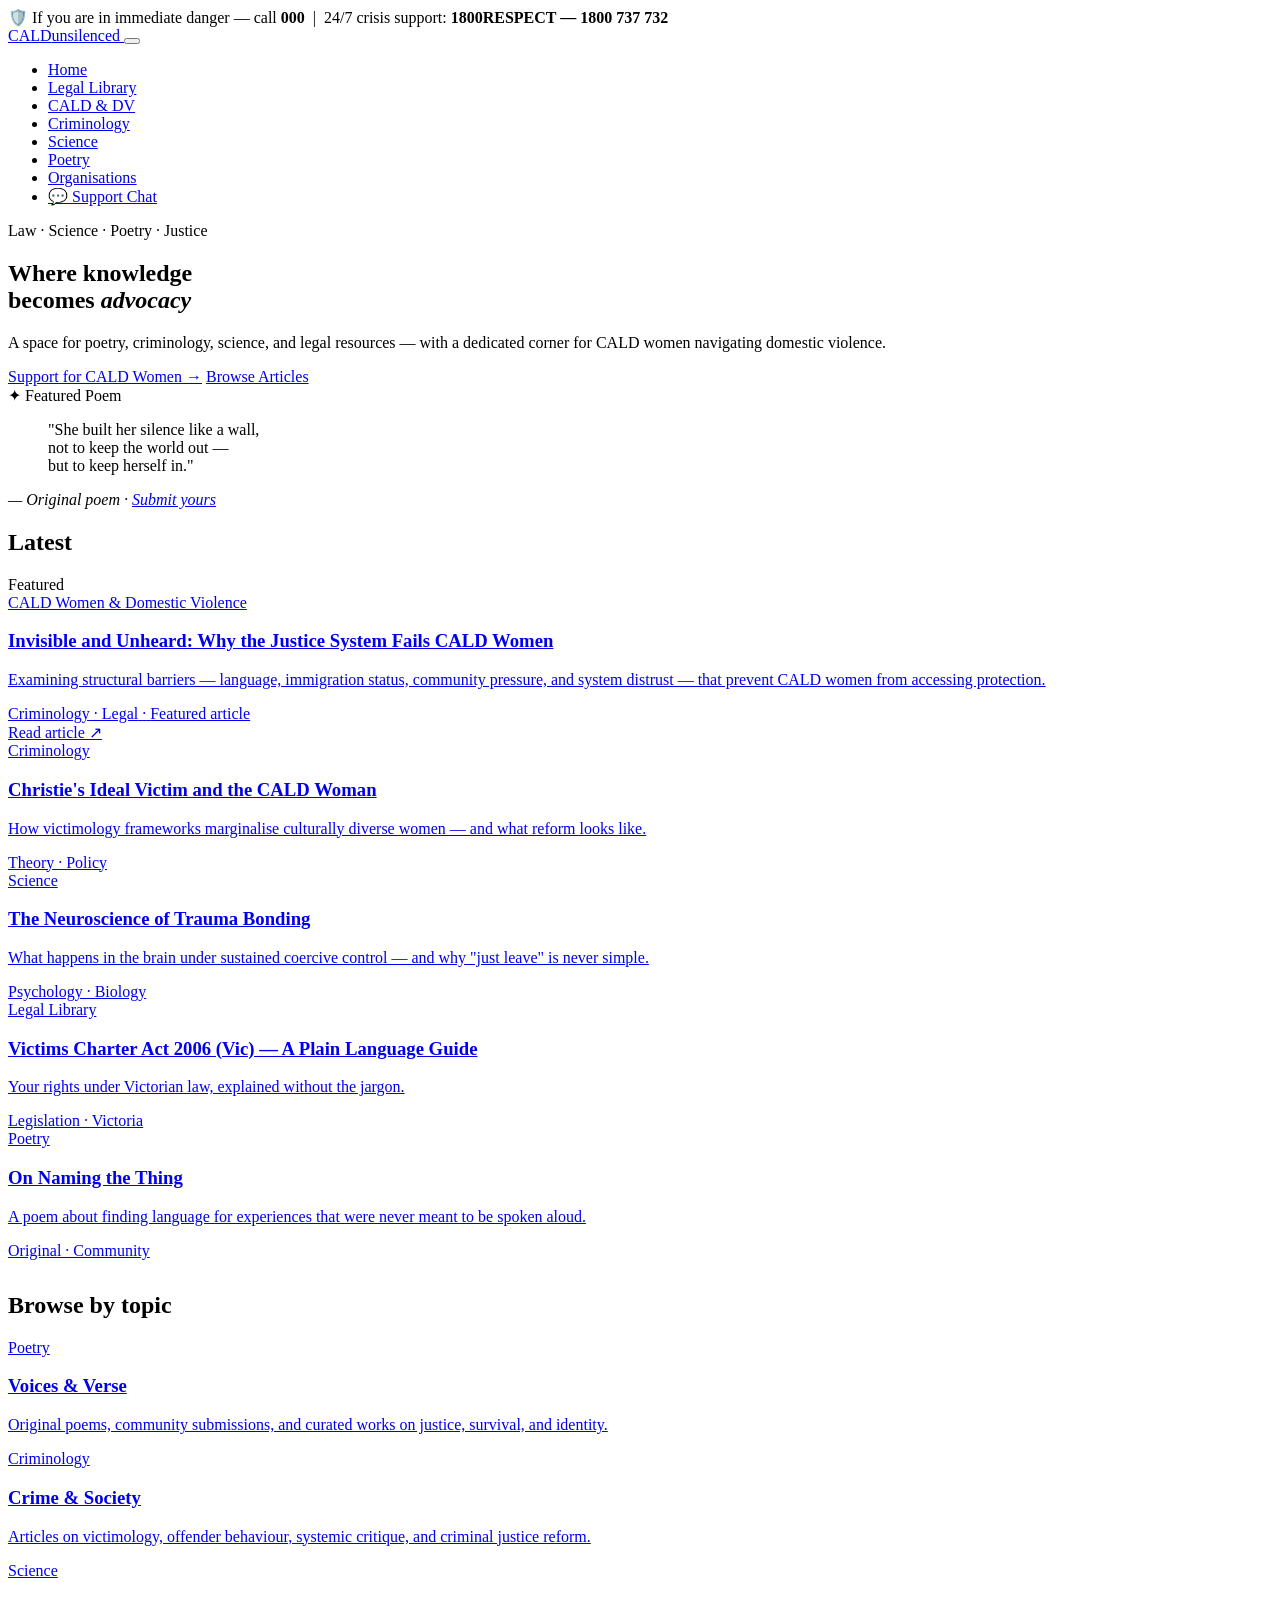
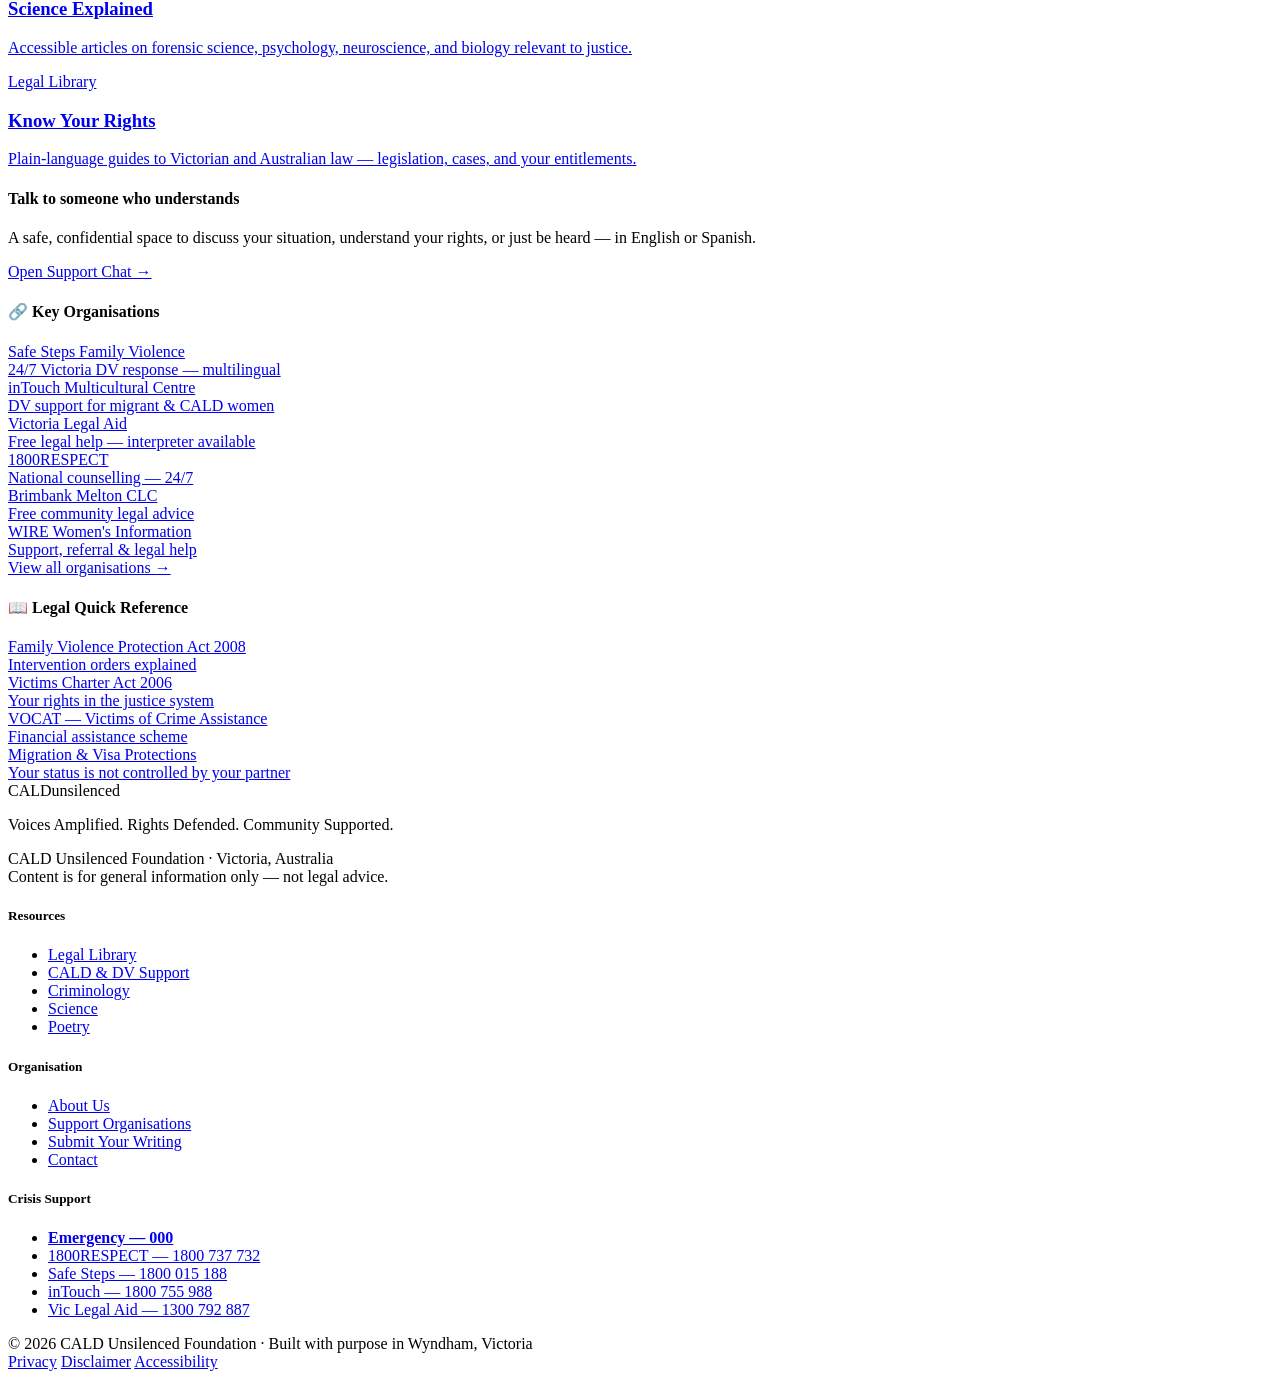
==== index.html @ ea88f16b "Add files via upload" ====
<!DOCTYPE html>
<html lang="en">
<head>
  <meta charset="UTF-8">
  <meta name="viewport" content="width=device-width, initial-scale=1.0">
  <title>CALD Unsilenced — Voices Amplified. Rights Defended. Community Supported.</title>
  <meta name="description" content="A safe space for CALD women — legal information, DV support, poetry, criminology, science and community resources.">
  <link rel="preconnect" href="https://fonts.googleapis.com">
  <link href="https://fonts.googleapis.com/css2?family=Playfair+Display:ital,wght@0,400;0,700;1,400&family=DM+Sans:wght@300;400;500&display=swap" rel="stylesheet">
  <link rel="stylesheet" href="css/style.css">
</head>
<body>

  <!-- EMERGENCY BANNER -->
  <div class="emergency-banner">
    🛡️ If you are in immediate danger — call <strong>000</strong> &nbsp;|&nbsp; 24/7 crisis support: <strong>1800RESPECT — 1800 737 732</strong>
  </div>

  <!-- NAV -->
  <nav class="nav" id="nav">
    <div class="nav-inner">
      <a href="index.html" class="nav-logo">
        <span class="logo-cald">CALD</span><span class="logo-un">unsilenced</span>
      </a>
      <button class="nav-toggle" id="navToggle" aria-label="Open menu">
        <span></span><span></span><span></span>
      </button>
      <ul class="nav-links" id="navLinks">
        <li><a href="index.html" class="active">Home</a></li>
        <li><a href="legal-library.html">Legal Library</a></li>
        <li><a href="pages/cald-dv.html">CALD & DV</a></li>
        <li><a href="pages/criminology.html">Criminology</a></li>
        <li><a href="pages/science.html">Science</a></li>
        <li><a href="pages/poetry.html">Poetry</a></li>
        <li><a href="pages/organisations.html">Organisations</a></li>
        <li><a href="pages/chat.html" class="nav-cta">💬 Support Chat</a></li>
      </ul>
    </div>
  </nav>

  <!-- HERO -->
  <section class="hero">
    <div class="hero-glow g1"></div>
    <div class="hero-glow g2"></div>
    <div class="hero-content">
      <div class="hero-tag">Law · Science · Poetry · Justice</div>
      <h1 class="hero-title">Where knowledge<br>becomes <em>advocacy</em></h1>
      <p class="hero-sub">A space for poetry, criminology, science, and legal resources — with a dedicated corner for CALD women navigating domestic violence.</p>
      <div class="hero-btns">
        <a href="pages/cald-dv.html" class="btn-rose">Support for CALD Women →</a>
        <a href="legal-library.html" class="btn-outline">Browse Articles</a>
      </div>
    </div>
  </section>

  <!-- POEM STRIP -->
  <div class="poem-strip">
    <div class="poem-strip-inner">
      <span class="poem-label">✦ Featured Poem</span>
      <blockquote>
        "She built her silence like a wall,<br>
        not to keep the world out —<br>
        but to keep herself in."
      </blockquote>
      <cite>— Original poem · <a href="pages/poetry.html">Submit yours</a></cite>
    </div>
  </div>

  <!-- MAIN BODY: two-col -->
  <div class="body-wrap">
    <main class="main-col">

      <!-- LATEST HEADER -->
      <div class="section-header">
        <h2 class="section-title">Latest</h2>
        <span class="pill pill-cald">Featured</span>
      </div>

      <!-- CARD GRID -->
      <div class="card-grid">

        <!-- WIDE FEATURED CARD -->
        <a href="pages/cald-dv.html" class="card card-wide">
          <div class="card-type cald">CALD Women & Domestic Violence</div>
          <h3>Invisible and Unheard: Why the Justice System Fails CALD Women</h3>
          <p>Examining structural barriers — language, immigration status, community pressure, and system distrust — that prevent CALD women from accessing protection.</p>
          <div class="card-meta">
            <span>Criminology · Legal</span>
            <span>·</span>
            <span>Featured article</span>
          </div>
          <span class="card-wide-link">Read article ↗</span>
        </a>

        <!-- CRIMINOLOGY CARD -->
        <a href="pages/criminology.html" class="card">
          <div class="card-type criminology">Criminology</div>
          <h3>Christie's Ideal Victim and the CALD Woman</h3>
          <p>How victimology frameworks marginalise culturally diverse women — and what reform looks like.</p>
          <div class="card-meta"><span>Theory · Policy</span></div>
        </a>

        <!-- SCIENCE CARD -->
        <a href="pages/science.html" class="card">
          <div class="card-type science">Science</div>
          <h3>The Neuroscience of Trauma Bonding</h3>
          <p>What happens in the brain under sustained coercive control — and why "just leave" is never simple.</p>
          <div class="card-meta"><span>Psychology · Biology</span></div>
        </a>

        <!-- LEGAL CARD -->
        <a href="legal-library.html" class="card">
          <div class="card-type legal">Legal Library</div>
          <h3>Victims Charter Act 2006 (Vic) — A Plain Language Guide</h3>
          <p>Your rights under Victorian law, explained without the jargon.</p>
          <div class="card-meta"><span>Legislation · Victoria</span></div>
        </a>

        <!-- POETRY CARD -->
        <a href="pages/poetry.html" class="card">
          <div class="card-type poetry">Poetry</div>
          <h3>On Naming the Thing</h3>
          <p>A poem about finding language for experiences that were never meant to be spoken aloud.</p>
          <div class="card-meta"><span>Original · Community</span></div>
        </a>

      </div>

      <!-- BROWSE BY TOPIC -->
      <div class="section-header" style="margin-top:2rem;">
        <h2 class="section-title">Browse by topic</h2>
      </div>

      <div class="card-grid topics">
        <a href="pages/poetry.html" class="card topic-card topic-poetry">
          <div class="card-type poetry">Poetry</div>
          <h3>Voices & Verse</h3>
          <p>Original poems, community submissions, and curated works on justice, survival, and identity.</p>
        </a>
        <a href="pages/criminology.html" class="card topic-card topic-crim">
          <div class="card-type criminology">Criminology</div>
          <h3>Crime & Society</h3>
          <p>Articles on victimology, offender behaviour, systemic critique, and criminal justice reform.</p>
        </a>
        <a href="pages/science.html" class="card topic-card topic-sci">
          <div class="card-type science">Science</div>
          <h3>Science Explained</h3>
          <p>Accessible articles on forensic science, psychology, neuroscience, and biology relevant to justice.</p>
        </a>
        <a href="legal-library.html" class="card topic-card topic-legal">
          <div class="card-type legal">Legal Library</div>
          <h3>Know Your Rights</h3>
          <p>Plain-language guides to Victorian and Australian law — legislation, cases, and your entitlements.</p>
        </a>
      </div>

    </main>

    <!-- SIDEBAR -->
    <aside class="sidebar">

      <!-- CHAT CTA -->
      <div class="chat-cta">
        <h4>Talk to someone who understands</h4>
        <p>A safe, confidential space to discuss your situation, understand your rights, or just be heard — in English or Spanish.</p>
        <a href="pages/chat.html" class="chat-btn">Open Support Chat →</a>
      </div>

      <!-- ORGANISATIONS -->
      <div class="sidebar-box">
        <h4>🔗 Key Organisations</h4>

        <a href="tel:1800015188" class="org-link">
          <span class="org-dot" style="background:#c0506a"></span>
          <div>
            <div class="org-name">Safe Steps Family Violence</div>
            <div class="org-desc">24/7 Victoria DV response — multilingual</div>
          </div>
        </a>
        <a href="tel:1800755988" class="org-link">
          <span class="org-dot" style="background:#6040a0"></span>
          <div>
            <div class="org-name">inTouch Multicultural Centre</div>
            <div class="org-desc">DV support for migrant & CALD women</div>
          </div>
        </a>
        <a href="tel:1300792887" class="org-link">
          <span class="org-dot" style="background:#4a7c6f"></span>
          <div>
            <div class="org-name">Victoria Legal Aid</div>
            <div class="org-desc">Free legal help — interpreter available</div>
          </div>
        </a>
        <a href="tel:1800737732" class="org-link">
          <span class="org-dot" style="background:#1e5080"></span>
          <div>
            <div class="org-name">1800RESPECT</div>
            <div class="org-desc">National counselling — 24/7</div>
          </div>
        </a>
        <a href="pages/organisations.html" class="org-link">
          <span class="org-dot" style="background:#c8a84b"></span>
          <div>
            <div class="org-name">Brimbank Melton CLC</div>
            <div class="org-desc">Free community legal advice</div>
          </div>
        </a>
        <a href="pages/organisations.html" class="org-link" style="border-bottom:none;">
          <span class="org-dot" style="background:#888"></span>
          <div>
            <div class="org-name">WIRE Women's Information</div>
            <div class="org-desc">Support, referral & legal help</div>
          </div>
        </a>
        <a href="pages/organisations.html" class="all-orgs-link">View all organisations →</a>
      </div>

      <!-- LEGAL QUICK REF -->
      <div class="sidebar-box">
        <h4>📖 Legal Quick Reference</h4>
        <a href="legal-library.html#intervention-orders" class="org-link">
          <span class="org-dot" style="background:#c8a84b"></span>
          <div>
            <div class="org-name">Family Violence Protection Act 2008</div>
            <div class="org-desc">Intervention orders explained</div>
          </div>
        </a>
        <a href="legal-library.html#victims-charter" class="org-link">
          <span class="org-dot" style="background:#c8a84b"></span>
          <div>
            <div class="org-name">Victims Charter Act 2006</div>
            <div class="org-desc">Your rights in the justice system</div>
          </div>
        </a>
        <a href="legal-library.html#vocat" class="org-link">
          <span class="org-dot" style="background:#c8a84b"></span>
          <div>
            <div class="org-name">VOCAT — Victims of Crime Assistance</div>
            <div class="org-desc">Financial assistance scheme</div>
          </div>
        </a>
        <a href="legal-library.html#migration" class="org-link" style="border-bottom:none;">
          <span class="org-dot" style="background:#c8a84b"></span>
          <div>
            <div class="org-name">Migration & Visa Protections</div>
            <div class="org-desc">Your status is not controlled by your partner</div>
          </div>
        </a>
      </div>

    </aside>
  </div>

  <!-- FOOTER -->
  <footer class="footer">
    <div class="footer-inner">
      <div class="footer-brand">
        <span class="logo-cald">CALD</span><span class="logo-un">unsilenced</span>
        <p>Voices Amplified. Rights Defended. Community Supported.</p>
        <p class="footer-small">CALD Unsilenced Foundation · Victoria, Australia<br>Content is for general information only — not legal advice.</p>
      </div>
      <div class="footer-col">
        <h5>Resources</h5>
        <ul>
          <li><a href="legal-library.html">Legal Library</a></li>
          <li><a href="pages/cald-dv.html">CALD & DV Support</a></li>
          <li><a href="pages/criminology.html">Criminology</a></li>
          <li><a href="pages/science.html">Science</a></li>
          <li><a href="pages/poetry.html">Poetry</a></li>
        </ul>
      </div>
      <div class="footer-col">
        <h5>Organisation</h5>
        <ul>
          <li><a href="pages/about.html">About Us</a></li>
          <li><a href="pages/organisations.html">Support Organisations</a></li>
          <li><a href="pages/submit.html">Submit Your Writing</a></li>
          <li><a href="pages/contact.html">Contact</a></li>
        </ul>
      </div>
      <div class="footer-col">
        <h5>Crisis Support</h5>
        <ul>
          <li><a href="tel:000"><strong>Emergency — 000</strong></a></li>
          <li><a href="tel:1800737732">1800RESPECT — 1800 737 732</a></li>
          <li><a href="tel:1800015188">Safe Steps — 1800 015 188</a></li>
          <li><a href="tel:1800755988">inTouch — 1800 755 988</a></li>
          <li><a href="tel:1300792887">Vic Legal Aid — 1300 792 887</a></li>
        </ul>
      </div>
    </div>
    <div class="footer-bottom">
      <span>© 2026 CALD Unsilenced Foundation · Built with purpose in Wyndham, Victoria</span>
      <div>
        <a href="pages/privacy.html">Privacy</a>
        <a href="pages/disclaimer.html">Disclaimer</a>
        <a href="pages/accessibility.html">Accessibility</a>
      </div>
    </div>
  </footer>

  <script src="js/main.js"></script>
</body>
</html>
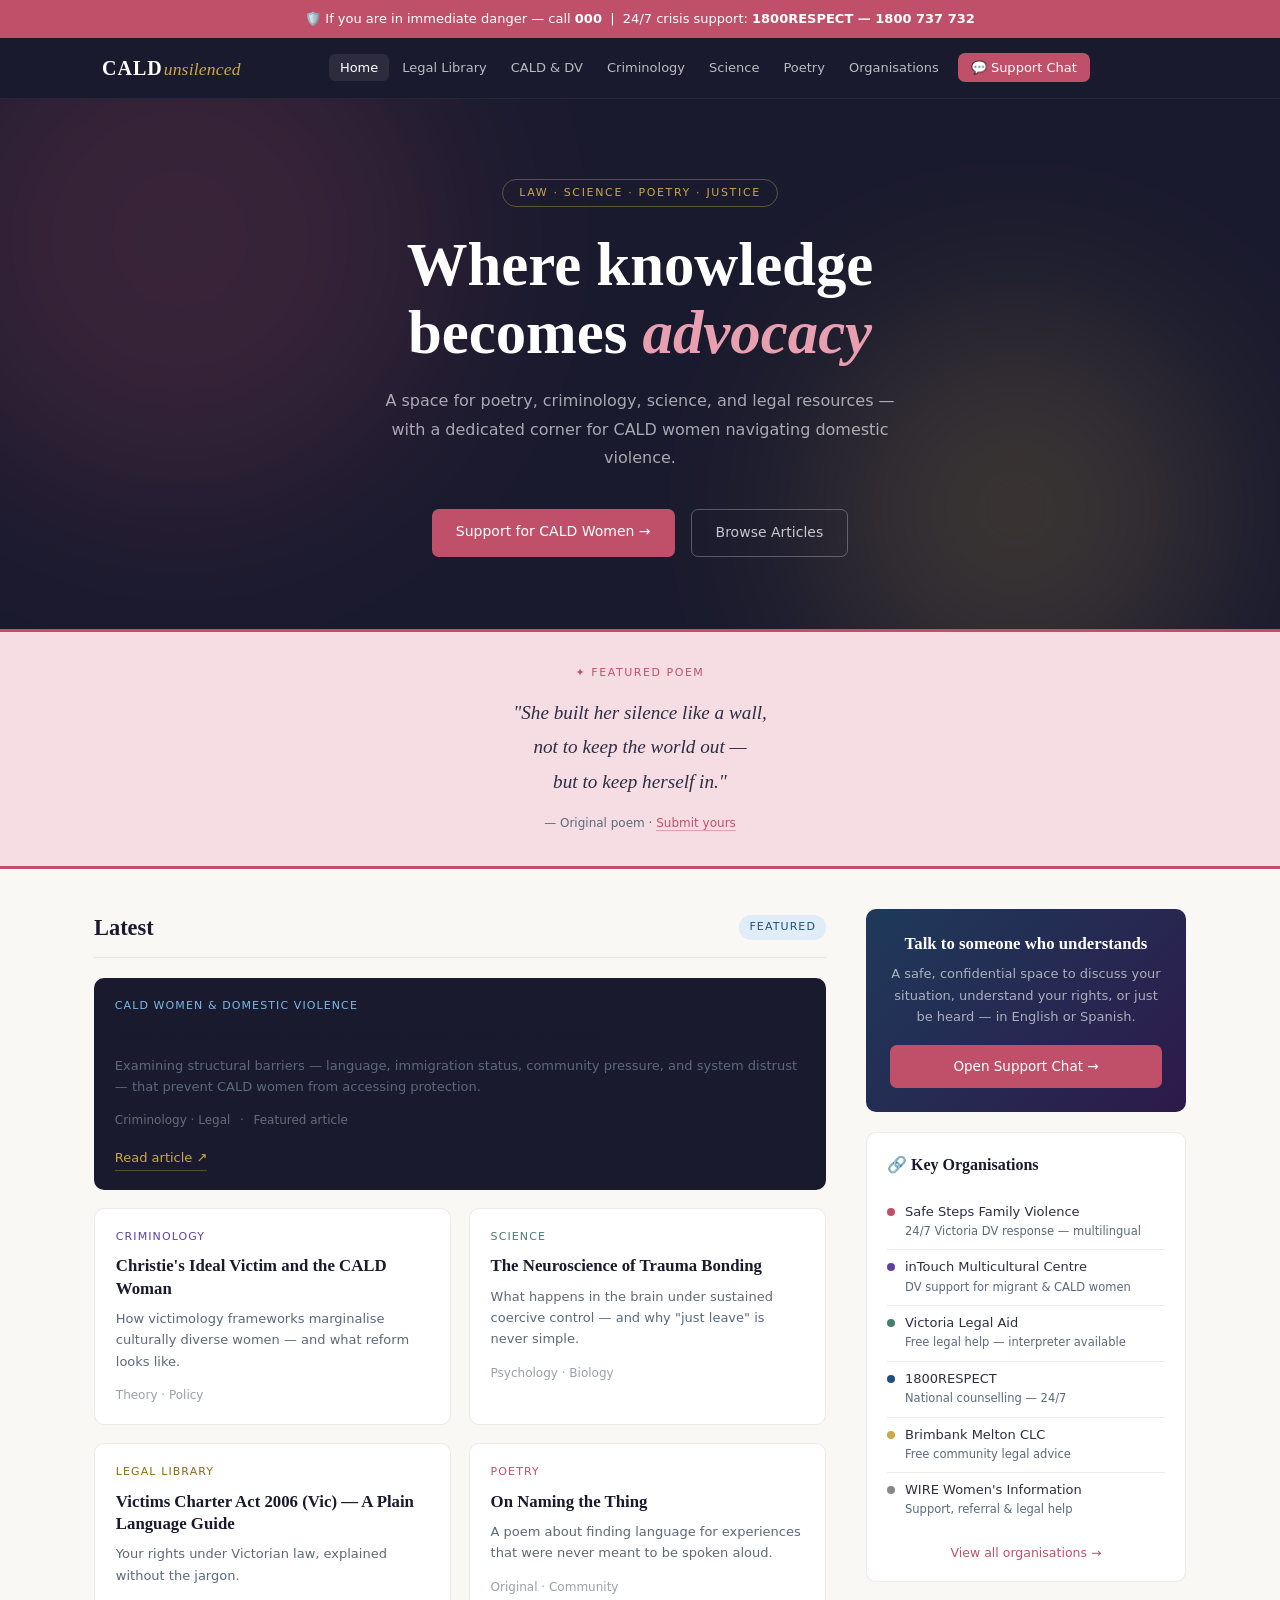
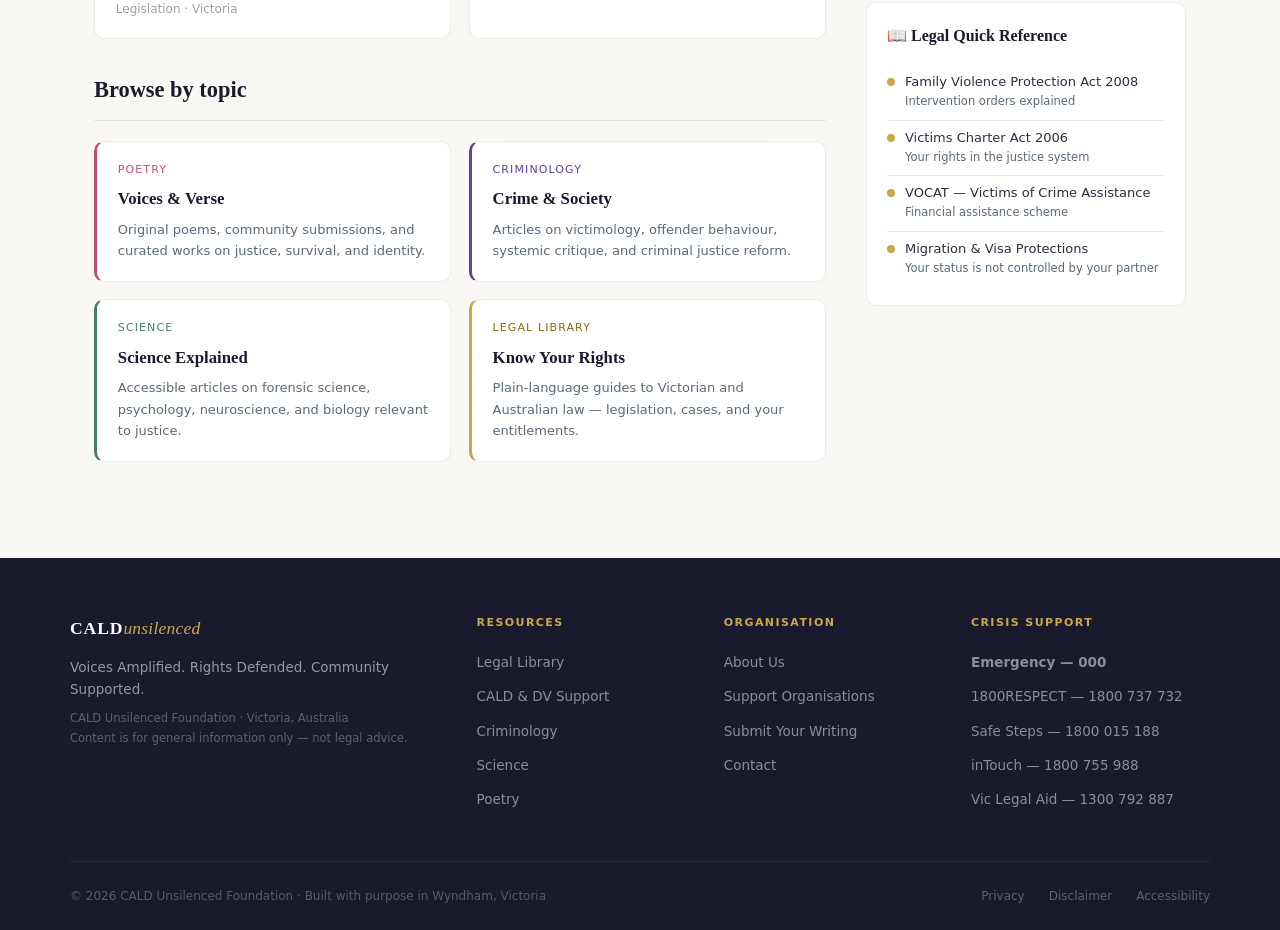
==== commit 48b8068d: "Update index.html" ====
--- a/index.html
+++ b/index.html
@@ -34,10 +34,17 @@
         <li><a href="pages/poetry.html">Poetry</a></li>
         <li><a href="pages/organisations.html">Organisations</a></li>
         <li><a href="pages/chat.html" class="nav-cta">💬 Support Chat</a></li>
-      </ul>
-    </div>
-  </nav>
-
+      </ul><div id="google_translate_element"></div>    </div>
+  </nav><script type="text/javascript">
+function googleTranslateElementInit() {
+  new google.translate.TranslateElement({
+    pageLanguage: 'en',
+    layout: google.translate.TranslateElement.InlineLayout.SIMPLE,
+    autoDisplay: false
+  }, 'google_translate_element');
+}
+</script>
+<script type="text/javascript" src="//translate.google.com/translate_a/element.js?cb=googleTranslateElementInit"></script>
   <!-- HERO -->
   <section class="hero">
     <div class="hero-glow g1"></div>
--- a/css/style.css
+++ b/css/style.css
@@ -0,0 +1,878 @@
+/* ═══════════════════════════════════════════════
+   CALD UNSILENCED — stylesheet v2
+   Matching original mockup design exactly:
+   Playfair Display + DM Sans
+   Dark navy hero · Rose/Gold/Sage palette
+   Card grid + sidebar layout
+═══════════════════════════════════════════════ */
+
+:root {
+  --deep:       #1a1a2e;
+  --deep-2:     #2d2d44;
+  --rose:       #c0506a;
+  --rose-light: #f5dde3;
+  --rose-mid:   #e8a0b0;
+  --gold:       #c8a84b;
+  --gold-light: #f9f3e3;
+  --sage:       #4a7c6f;
+  --sage-light: #e2eeeb;
+  --purple:     #6040a0;
+  --purple-lt:  #eeeaf8;
+  --blue:       #1e5080;
+  --blue-lt:    #e0edf8;
+  --cream:      #faf8f5;
+  --white:      #ffffff;
+  --sand:       #f5f0e8;
+  --ink:        #2d2d44;
+  --mid:        #5a6a7a;
+  --light:      #9aa0ab;
+  --border:     rgba(0,0,0,0.08);
+
+  --font-display: 'Playfair Display', Georgia, serif;
+  --font-body:    'DM Sans', system-ui, sans-serif;
+
+  --radius:   10px;
+  --shadow:   0 4px 20px rgba(0,0,0,0.09);
+  --shadow-lg:0 12px 40px rgba(0,0,0,0.14);
+  --ease:     0.22s ease;
+}
+
+/* ── RESET ── */
+*, *::before, *::after { box-sizing: border-box; margin: 0; padding: 0; }
+html { scroll-behavior: smooth; }
+body {
+  font-family: var(--font-body);
+  background: var(--cream);
+  color: var(--ink);
+  line-height: 1.7;
+  font-size: 15px;
+  overflow-x: hidden;
+}
+a { text-decoration: none; color: inherit; }
+ul { list-style: none; }
+img { max-width: 100%; display: block; }
+
+/* ══════════════════════════════════════════
+   EMERGENCY BANNER
+══════════════════════════════════════════ */
+.emergency-banner {
+  background: var(--rose);
+  color: #fff;
+  text-align: center;
+  padding: 9px 1rem;
+  font-size: 13px;
+  line-height: 1.5;
+}
+.emergency-banner strong { font-weight: 600; }
+
+/* ══════════════════════════════════════════
+   NAVIGATION  — matches original dark nav
+══════════════════════════════════════════ */
+.nav {
+  background: var(--deep);
+  position: sticky;
+  top: 0;
+  z-index: 100;
+  border-bottom: 1px solid rgba(255,255,255,0.05);
+}
+
+.nav-inner {
+  max-width: 1140px;
+  margin: 0 auto;
+  padding: 0 2rem;
+  display: flex;
+  align-items: center;
+  justify-content: space-between;
+  height: 60px;
+}
+
+/* LOGO */
+.nav-logo { display: flex; align-items: baseline; gap: 1px; }
+.logo-cald {
+  font-family: var(--font-display);
+  font-size: 1.25rem;
+  font-weight: 700;
+  color: var(--white);
+  letter-spacing: 0.05em;
+}
+.logo-un {
+  font-family: var(--font-display);
+  font-size: 1.1rem;
+  font-weight: 400;
+  font-style: italic;
+  color: var(--gold);
+  letter-spacing: 0.01em;
+}
+
+.nav-links {
+  display: flex;
+  align-items: center;
+  gap: 2px;
+}
+
+.nav-links a {
+  color: rgba(255,255,255,0.7);
+  font-size: 13px;
+  font-weight: 400;
+  padding: 6px 11px;
+  border-radius: 6px;
+  transition: color var(--ease), background var(--ease);
+  white-space: nowrap;
+}
+.nav-links a:hover,
+.nav-links a.active {
+  color: var(--white);
+  background: rgba(255,255,255,0.08);
+}
+
+.nav-cta {
+  background: var(--rose) !important;
+  color: #fff !important;
+  font-weight: 500 !important;
+  margin-left: 6px;
+  border-radius: 7px !important;
+  padding: 7px 13px !important;
+}
+.nav-cta:hover { background: #a83e57 !important; }
+
+.nav-toggle {
+  display: none;
+  flex-direction: column;
+  gap: 5px;
+  background: none;
+  border: none;
+  cursor: pointer;
+  padding: 6px;
+}
+.nav-toggle span {
+  display: block;
+  width: 22px;
+  height: 2px;
+  background: #fff;
+  border-radius: 2px;
+}
+
+/* ══════════════════════════════════════════
+   HERO — dark navy with glowing orbs
+══════════════════════════════════════════ */
+.hero {
+  background: var(--deep);
+  padding: 5rem 2rem 4.5rem;
+  text-align: center;
+  position: relative;
+  overflow: hidden;
+}
+
+.hero-glow {
+  position: absolute;
+  border-radius: 50%;
+  filter: blur(90px);
+  opacity: 0.18;
+  pointer-events: none;
+}
+.g1 {
+  width: 520px; height: 520px;
+  background: var(--rose);
+  top: -120px; left: -80px;
+  animation: glow 9s ease-in-out infinite;
+}
+.g2 {
+  width: 400px; height: 400px;
+  background: var(--gold);
+  bottom: -80px; right: 5%;
+  animation: glow 11s ease-in-out infinite reverse 1s;
+}
+
+@keyframes glow {
+  0%,100% { transform: translate(0,0) scale(1); }
+  50%      { transform: translate(18px,-18px) scale(1.06); }
+}
+
+.hero-content {
+  position: relative;
+  z-index: 2;
+  max-width: 680px;
+  margin: 0 auto;
+  animation: fadeUp 0.7s ease both;
+}
+
+@keyframes fadeUp {
+  from { opacity:0; transform:translateY(28px); }
+  to   { opacity:1; transform:translateY(0); }
+}
+
+.hero-tag {
+  display: inline-block;
+  font-size: 11px;
+  letter-spacing: 0.15em;
+  text-transform: uppercase;
+  color: var(--gold);
+  border: 1px solid rgba(200,168,75,0.4);
+  padding: 4px 16px;
+  border-radius: 20px;
+  margin-bottom: 1.5rem;
+}
+
+.hero-title {
+  font-family: var(--font-display);
+  font-size: clamp(2.4rem, 5.5vw, 3.8rem);
+  font-weight: 700;
+  color: var(--white);
+  line-height: 1.12;
+  margin-bottom: 1.25rem;
+}
+.hero-title em {
+  font-style: italic;
+  color: var(--rose-mid);
+}
+
+.hero-sub {
+  font-size: 1rem;
+  color: rgba(255,255,255,0.62);
+  max-width: 540px;
+  margin: 0 auto 2.25rem;
+  line-height: 1.78;
+}
+
+.hero-btns {
+  display: flex;
+  gap: 1rem;
+  justify-content: center;
+  flex-wrap: wrap;
+}
+
+.btn-rose {
+  background: var(--rose);
+  color: #fff;
+  padding: 11px 24px;
+  border-radius: 7px;
+  font-size: 14px;
+  font-weight: 500;
+  transition: background var(--ease), transform var(--ease);
+  display: inline-block;
+}
+.btn-rose:hover { background: #a83e57; transform: translateY(-2px); }
+
+.btn-outline {
+  background: transparent;
+  color: rgba(255,255,255,0.75);
+  border: 1px solid rgba(255,255,255,0.28);
+  padding: 11px 24px;
+  border-radius: 7px;
+  font-size: 14px;
+  transition: border-color var(--ease), color var(--ease);
+  display: inline-block;
+}
+.btn-outline:hover { border-color: var(--gold); color: var(--gold); }
+
+/* ══════════════════════════════════════════
+   POEM STRIP
+══════════════════════════════════════════ */
+.poem-strip {
+  background: var(--rose-light);
+  border-top: 3px solid var(--rose);
+  border-bottom: 3px solid var(--rose);
+  padding: 2rem 2rem;
+}
+.poem-strip-inner {
+  max-width: 680px;
+  margin: 0 auto;
+  text-align: center;
+  display: flex;
+  flex-direction: column;
+  align-items: center;
+  gap: 0.85rem;
+}
+.poem-label {
+  font-size: 11px;
+  letter-spacing: 0.14em;
+  text-transform: uppercase;
+  color: var(--rose);
+  font-weight: 500;
+}
+.poem-strip blockquote {
+  font-family: var(--font-display);
+  font-style: italic;
+  font-size: 1.2rem;
+  color: var(--ink);
+  line-height: 1.8;
+}
+.poem-strip cite {
+  font-style: normal;
+  font-size: 12px;
+  color: var(--mid);
+}
+.poem-strip cite a { color: var(--rose); border-bottom: 1px solid var(--rose-mid); }
+
+/* ══════════════════════════════════════════
+   BODY LAYOUT — two col with sidebar
+══════════════════════════════════════════ */
+.body-wrap {
+  max-width: 1140px;
+  margin: 0 auto;
+  padding: 2.5rem 1.5rem 4rem;
+  display: grid;
+  grid-template-columns: 1fr 320px;
+  gap: 2.5rem;
+  align-items: start;
+}
+
+/* ══════════════════════════════════════════
+   SECTION HEADERS
+══════════════════════════════════════════ */
+.section-header {
+  display: flex;
+  align-items: center;
+  justify-content: space-between;
+  border-bottom: 1px solid var(--border);
+  padding-bottom: 0.65rem;
+  margin-bottom: 1.25rem;
+}
+.section-title {
+  font-family: var(--font-display);
+  font-size: 1.4rem;
+  font-weight: 700;
+  color: var(--deep);
+}
+
+/* PILLS */
+.pill {
+  font-size: 11px;
+  letter-spacing: 0.1em;
+  text-transform: uppercase;
+  padding: 3px 10px;
+  border-radius: 12px;
+  font-weight: 500;
+}
+.pill-poetry { background: var(--rose-light); color: var(--rose); }
+.pill-crim   { background: var(--purple-lt);  color: var(--purple); }
+.pill-sci    { background: var(--sage-light);  color: var(--sage); }
+.pill-legal  { background: var(--gold-light);  color: #8a6a10; }
+.pill-cald   { background: var(--blue-lt);     color: var(--blue); }
+
+/* ══════════════════════════════════════════
+   CARD GRID
+══════════════════════════════════════════ */
+.card-grid {
+  display: grid;
+  grid-template-columns: repeat(2, 1fr);
+  gap: 1.1rem;
+  margin-bottom: 2rem;
+}
+
+.card {
+  display: block;
+  background: var(--white);
+  border: 1px solid var(--border);
+  border-radius: var(--radius);
+  padding: 1.2rem 1.3rem;
+  transition: box-shadow var(--ease), transform var(--ease);
+  color: var(--ink);
+}
+.card:hover {
+  box-shadow: var(--shadow);
+  transform: translateY(-2px);
+}
+
+/* WIDE CARD — spans 2 cols, dark bg */
+.card-wide {
+  grid-column: span 2;
+  background: var(--deep);
+  border: none;
+  color: var(--white);
+}
+.card-wide h3 { color: var(--white); }
+.card-wide p  { color: rgba(255,255,255,0.62); }
+.card-wide .card-meta { color: rgba(255,255,255,0.35); }
+.card-wide .card-type.cald { color: #7ab8e8; }
+
+.card-wide-link {
+  display: inline-block;
+  margin-top: 1rem;
+  font-size: 13px;
+  font-weight: 500;
+  color: var(--gold);
+  border-bottom: 1px solid rgba(200,168,75,0.35);
+  padding-bottom: 1px;
+}
+
+/* CARD TYPE LABELS */
+.card-type {
+  font-size: 11px;
+  letter-spacing: 0.1em;
+  text-transform: uppercase;
+  font-weight: 500;
+  margin-bottom: 0.55rem;
+  display: block;
+}
+.card-type.poetry     { color: var(--rose); }
+.card-type.criminology{ color: var(--purple); }
+.card-type.science    { color: var(--sage); }
+.card-type.legal      { color: #8a6a10; }
+.card-type.cald       { color: var(--blue); }
+
+.card h3 {
+  font-family: var(--font-display);
+  font-size: 1.05rem;
+  font-weight: 700;
+  line-height: 1.32;
+  margin-bottom: 0.5rem;
+  color: var(--deep);
+}
+.card p {
+  font-size: 13px;
+  color: var(--mid);
+  line-height: 1.65;
+}
+.card-meta {
+  display: flex;
+  gap: 0.6rem;
+  margin-top: 0.8rem;
+  font-size: 12px;
+  color: #9aa0ab;
+}
+
+/* TOPIC CARDS — left border accent */
+.topic-card { border-left: 3px solid transparent; }
+.topic-poetry { border-left-color: var(--rose); }
+.topic-crim   { border-left-color: var(--purple); }
+.topic-sci    { border-left-color: var(--sage); }
+.topic-legal  { border-left-color: var(--gold); }
+
+/* ══════════════════════════════════════════
+   SIDEBAR
+══════════════════════════════════════════ */
+.sidebar {
+  display: flex;
+  flex-direction: column;
+  gap: 1.25rem;
+  position: sticky;
+  top: 80px;
+}
+
+/* CHAT CTA */
+.chat-cta {
+  background: linear-gradient(135deg, #1e3a5a 0%, #2d1a4a 100%);
+  border-radius: var(--radius);
+  padding: 1.5rem;
+  color: #fff;
+  text-align: center;
+}
+.chat-cta h4 {
+  font-family: var(--font-display);
+  font-size: 1.05rem;
+  color: #fff;
+  margin-bottom: 0.5rem;
+  line-height: 1.35;
+}
+.chat-cta p {
+  font-size: 13px;
+  color: rgba(255,255,255,0.62);
+  margin-bottom: 1.1rem;
+  line-height: 1.65;
+}
+.chat-btn {
+  display: block;
+  background: var(--rose);
+  color: #fff;
+  padding: 10px 16px;
+  border-radius: 7px;
+  font-size: 13.5px;
+  font-weight: 500;
+  text-align: center;
+  transition: background var(--ease);
+}
+.chat-btn:hover { background: #a83e57; }
+
+/* SIDEBAR BOXES */
+.sidebar-box {
+  background: var(--white);
+  border: 1px solid var(--border);
+  border-radius: var(--radius);
+  padding: 1.15rem 1.25rem;
+}
+.sidebar-box h4 {
+  font-family: var(--font-display);
+  font-size: 1rem;
+  font-weight: 700;
+  color: var(--deep);
+  margin-bottom: 1rem;
+}
+
+/* ORG LINKS */
+.org-link {
+  display: flex;
+  align-items: flex-start;
+  gap: 10px;
+  padding: 8px 0;
+  border-bottom: 1px solid var(--border);
+  transition: opacity var(--ease);
+}
+.org-link:hover { opacity: 0.75; }
+.org-dot {
+  width: 8px; height: 8px;
+  border-radius: 50%;
+  flex-shrink: 0;
+  margin-top: 5px;
+}
+.org-name {
+  font-size: 13px;
+  font-weight: 500;
+  color: var(--ink);
+  line-height: 1.4;
+}
+.org-desc {
+  font-size: 11.5px;
+  color: var(--mid);
+  margin-top: 1px;
+}
+.all-orgs-link {
+  display: block;
+  margin-top: 0.85rem;
+  font-size: 12.5px;
+  font-weight: 500;
+  color: var(--rose);
+  text-align: center;
+  transition: color var(--ease);
+}
+.all-orgs-link:hover { color: #a83e57; }
+
+/* ══════════════════════════════════════════
+   FOOTER
+══════════════════════════════════════════ */
+.footer {
+  background: var(--deep);
+  padding: 3.5rem 2rem 0;
+}
+.footer-inner {
+  max-width: 1140px;
+  margin: 0 auto;
+  display: grid;
+  grid-template-columns: 1.8fr 1fr 1fr 1.2fr;
+  gap: 3rem;
+  padding-bottom: 3rem;
+  border-bottom: 1px solid rgba(255,255,255,0.07);
+}
+.footer-brand .logo-cald,
+.footer-brand .logo-un { font-size: 1.1rem; }
+.footer-brand p {
+  font-size: 13.5px;
+  color: rgba(255,255,255,0.55);
+  margin-top: 0.75rem;
+  line-height: 1.7;
+}
+.footer-small {
+  font-size: 11.5px !important;
+  color: rgba(255,255,255,0.3) !important;
+  margin-top: 0.5rem !important;
+}
+.footer-col h5 {
+  font-size: 11px;
+  letter-spacing: 0.13em;
+  text-transform: uppercase;
+  color: var(--gold);
+  font-weight: 600;
+  margin-bottom: 1.1rem;
+}
+.footer-col ul { display: flex; flex-direction: column; gap: 0.55rem; }
+.footer-col a {
+  font-size: 13.5px;
+  color: rgba(255,255,255,0.5);
+  transition: color var(--ease);
+}
+.footer-col a:hover { color: #fff; }
+.footer-bottom {
+  max-width: 1140px;
+  margin: 0 auto;
+  display: flex;
+  justify-content: space-between;
+  align-items: center;
+  padding: 1.5rem 0;
+  font-size: 12px;
+  color: rgba(255,255,255,0.28);
+  flex-wrap: wrap;
+  gap: 1rem;
+}
+.footer-bottom div { display: flex; gap: 1.5rem; }
+.footer-bottom a {
+  color: rgba(255,255,255,0.3);
+  transition: color var(--ease);
+}
+.footer-bottom a:hover { color: rgba(255,255,255,0.65); }
+
+/* ══════════════════════════════════════════
+   LEGAL LIBRARY — page hero + layout
+══════════════════════════════════════════ */
+.page-hero {
+  background: var(--deep);
+  padding: 4.5rem 2rem 3.5rem;
+  text-align: center;
+  position: relative;
+  overflow: hidden;
+}
+.page-hero::before {
+  content: '';
+  position: absolute; inset: 0;
+  background: radial-gradient(ellipse at 25% 50%, rgba(200,168,75,0.13) 0%, transparent 60%),
+              radial-gradient(ellipse at 80% 50%, rgba(192,80,106,0.10) 0%, transparent 60%);
+}
+.page-hero-inner {
+  position: relative; z-index: 1;
+  max-width: 640px; margin: 0 auto;
+}
+.page-eyebrow {
+  font-size: 11px;
+  letter-spacing: 0.15em;
+  text-transform: uppercase;
+  color: var(--gold);
+  font-weight: 500;
+  margin-bottom: 0.75rem;
+}
+.page-hero h1 {
+  font-family: var(--font-display);
+  font-size: clamp(2rem, 5vw, 3.2rem);
+  font-weight: 700;
+  color: var(--white);
+  line-height: 1.15;
+  margin-bottom: 1rem;
+}
+.page-hero h1 em { font-style: italic; color: var(--gold); }
+.page-hero p {
+  font-size: 15px;
+  color: rgba(255,255,255,0.58);
+  line-height: 1.75;
+  max-width: 500px;
+  margin: 0 auto;
+}
+
+.disclaimer-box {
+  background: var(--gold-light);
+  border: 1px solid rgba(200,168,75,0.5);
+  border-radius: var(--radius);
+  padding: 1rem 1.25rem;
+  font-size: 13.5px;
+  color: #6a4a10;
+  margin: 2rem 0 0;
+  line-height: 1.65;
+}
+.disclaimer-box strong { font-weight: 600; }
+.disclaimer-box a { color: #7a5a10; font-weight: 600; }
+
+.library-wrap {
+  max-width: 1140px;
+  margin: 0 auto;
+  padding: 2.5rem 1.5rem 4rem;
+  display: grid;
+  grid-template-columns: 240px 1fr;
+  gap: 2.5rem;
+  align-items: start;
+}
+
+/* LIBRARY SIDEBAR */
+.lib-sidebar { position: sticky; top: 80px; }
+
+.lib-nav-box {
+  background: var(--white);
+  border: 1px solid var(--border);
+  border-radius: var(--radius);
+  overflow: hidden;
+  margin-bottom: 1.25rem;
+}
+.lib-nav-title {
+  background: var(--deep);
+  color: var(--gold);
+  font-size: 11px;
+  letter-spacing: 0.12em;
+  text-transform: uppercase;
+  font-weight: 600;
+  padding: 0.9rem 1.1rem;
+}
+.lib-nav-item {
+  display: flex;
+  align-items: center;
+  gap: 9px;
+  padding: 0.8rem 1.1rem;
+  border-bottom: 1px solid var(--border);
+  font-size: 13.5px;
+  color: var(--mid);
+  transition: background var(--ease), color var(--ease);
+}
+.lib-nav-item:last-child { border-bottom: none; }
+.lib-nav-item:hover { background: var(--sand); color: var(--deep); }
+.lib-nav-item.active { background: var(--gold-light); color: #7a5a10; font-weight: 500; }
+
+.lib-urgent {
+  background: var(--rose-light);
+  border: 1px solid var(--rose-mid);
+  border-radius: var(--radius);
+  padding: 1.15rem;
+}
+.lib-urgent-title {
+  font-size: 13px; font-weight: 600;
+  color: var(--rose); margin-bottom: 0.5rem;
+}
+.lib-urgent p {
+  font-size: 12.5px; color: #6a2a3a;
+  line-height: 1.6; margin-bottom: 0.85rem;
+}
+.lib-urgent-btn {
+  display: block;
+  text-align: center;
+  padding: 9px 12px;
+  border-radius: 7px;
+  font-size: 13px;
+  font-weight: 600;
+  margin-bottom: 0.5rem;
+  transition: opacity var(--ease);
+}
+.lib-urgent-btn:hover { opacity: 0.85; }
+.lib-urgent-btn.rose { background: var(--rose); color: #fff; }
+.lib-urgent-btn.dark { background: var(--deep); color: #fff; }
+
+/* LIBRARY ARTICLES */
+.lib-content { display: flex; flex-direction: column; gap: 1.75rem; }
+
+.lib-article {
+  background: var(--white);
+  border: 1px solid var(--border);
+  border-radius: var(--radius);
+  overflow: hidden;
+  scroll-margin-top: 80px;
+}
+
+.lib-article-head {
+  padding: 1.6rem 1.85rem 1.1rem;
+  border-bottom: 1px solid var(--border);
+}
+.lib-article-head h2 {
+  font-family: var(--font-display);
+  font-size: 1.55rem;
+  font-weight: 700;
+  color: var(--deep);
+  line-height: 1.25;
+  margin-bottom: 0.5rem;
+}
+.lib-article-head p { font-size: 13.5px; color: var(--mid); line-height: 1.65; }
+
+.lib-article-body { padding: 1.6rem 1.85rem; }
+
+.lib-article-body h3 {
+  font-family: var(--font-display);
+  font-size: 1.15rem;
+  font-weight: 700;
+  color: var(--deep);
+  margin: 1.4rem 0 0.65rem;
+}
+.lib-article-body h3:first-child { margin-top: 0; }
+
+.lib-article-body p {
+  font-size: 14.5px;
+  color: var(--mid);
+  line-height: 1.8;
+  margin-bottom: 0.85rem;
+}
+
+.lib-article-body ul {
+  margin: 0.5rem 0 1rem;
+  display: flex;
+  flex-direction: column;
+  gap: 0.45rem;
+}
+.lib-article-body ul li {
+  display: flex;
+  gap: 9px;
+  font-size: 14px;
+  color: var(--mid);
+  line-height: 1.65;
+}
+.lib-article-body ul li::before {
+  content: '→';
+  color: var(--rose);
+  font-weight: 600;
+  flex-shrink: 0;
+}
+
+.info-box {
+  background: var(--sage-light);
+  border-left: 4px solid var(--sage);
+  border-radius: 0 var(--radius) var(--radius) 0;
+  padding: 0.9rem 1.1rem;
+  font-size: 13.5px;
+  color: #2a4a3a;
+  line-height: 1.7;
+  margin: 1rem 0;
+}
+.warn-box {
+  background: var(--rose-light);
+  border-left: 4px solid var(--rose);
+  border-radius: 0 var(--radius) var(--radius) 0;
+  padding: 0.9rem 1.1rem;
+  font-size: 13.5px;
+  color: #6a1a2a;
+  line-height: 1.7;
+  margin: 1rem 0;
+}
+
+.steps {
+  counter-reset: steps;
+  list-style: none !important;
+  display: flex !important;
+  flex-direction: column;
+  gap: 0.85rem !important;
+  margin: 0.75rem 0 1rem !important;
+}
+.steps li {
+  counter-increment: steps;
+  display: flex !important;
+  align-items: flex-start;
+  gap: 0.9rem;
+  background: var(--sand);
+  border-radius: var(--radius);
+  padding: 0.9rem 1.1rem;
+}
+.steps li::before {
+  content: counter(steps) !important;
+  background: var(--deep) !important;
+  color: #fff !important;
+  font-weight: 700 !important;
+  font-size: 12px !important;
+  width: 26px !important;
+  height: 26px;
+  border-radius: 50%;
+  display: flex;
+  align-items: center;
+  justify-content: center;
+  flex-shrink: 0;
+  margin-top: 1px;
+}
+
+/* ══════════════════════════════════════════
+   RESPONSIVE
+══════════════════════════════════════════ */
+@media (max-width: 900px) {
+  .body-wrap        { grid-template-columns: 1fr; }
+  .sidebar          { position: static; }
+  .footer-inner     { grid-template-columns: 1fr 1fr; gap: 2rem; }
+  .library-wrap     { grid-template-columns: 1fr; }
+  .lib-sidebar      { position: static; }
+}
+
+@media (max-width: 640px) {
+  .nav-links {
+    display: none;
+    position: absolute;
+    top: 60px; left: 0; right: 0;
+    background: var(--deep-2);
+    flex-direction: column;
+    padding: 0.75rem 1rem;
+    border-bottom: 1px solid rgba(255,255,255,0.07);
+    gap: 2px;
+  }
+  .nav-links.open { display: flex; }
+  .nav-toggle      { display: flex; }
+  .card-grid       { grid-template-columns: 1fr; }
+  .card-wide       { grid-column: span 1; }
+  .footer-inner    { grid-template-columns: 1fr; }
+  .footer-bottom   { flex-direction: column; text-align: center; }
+  .hero            { padding: 3.5rem 1.25rem 3rem; }
+}
